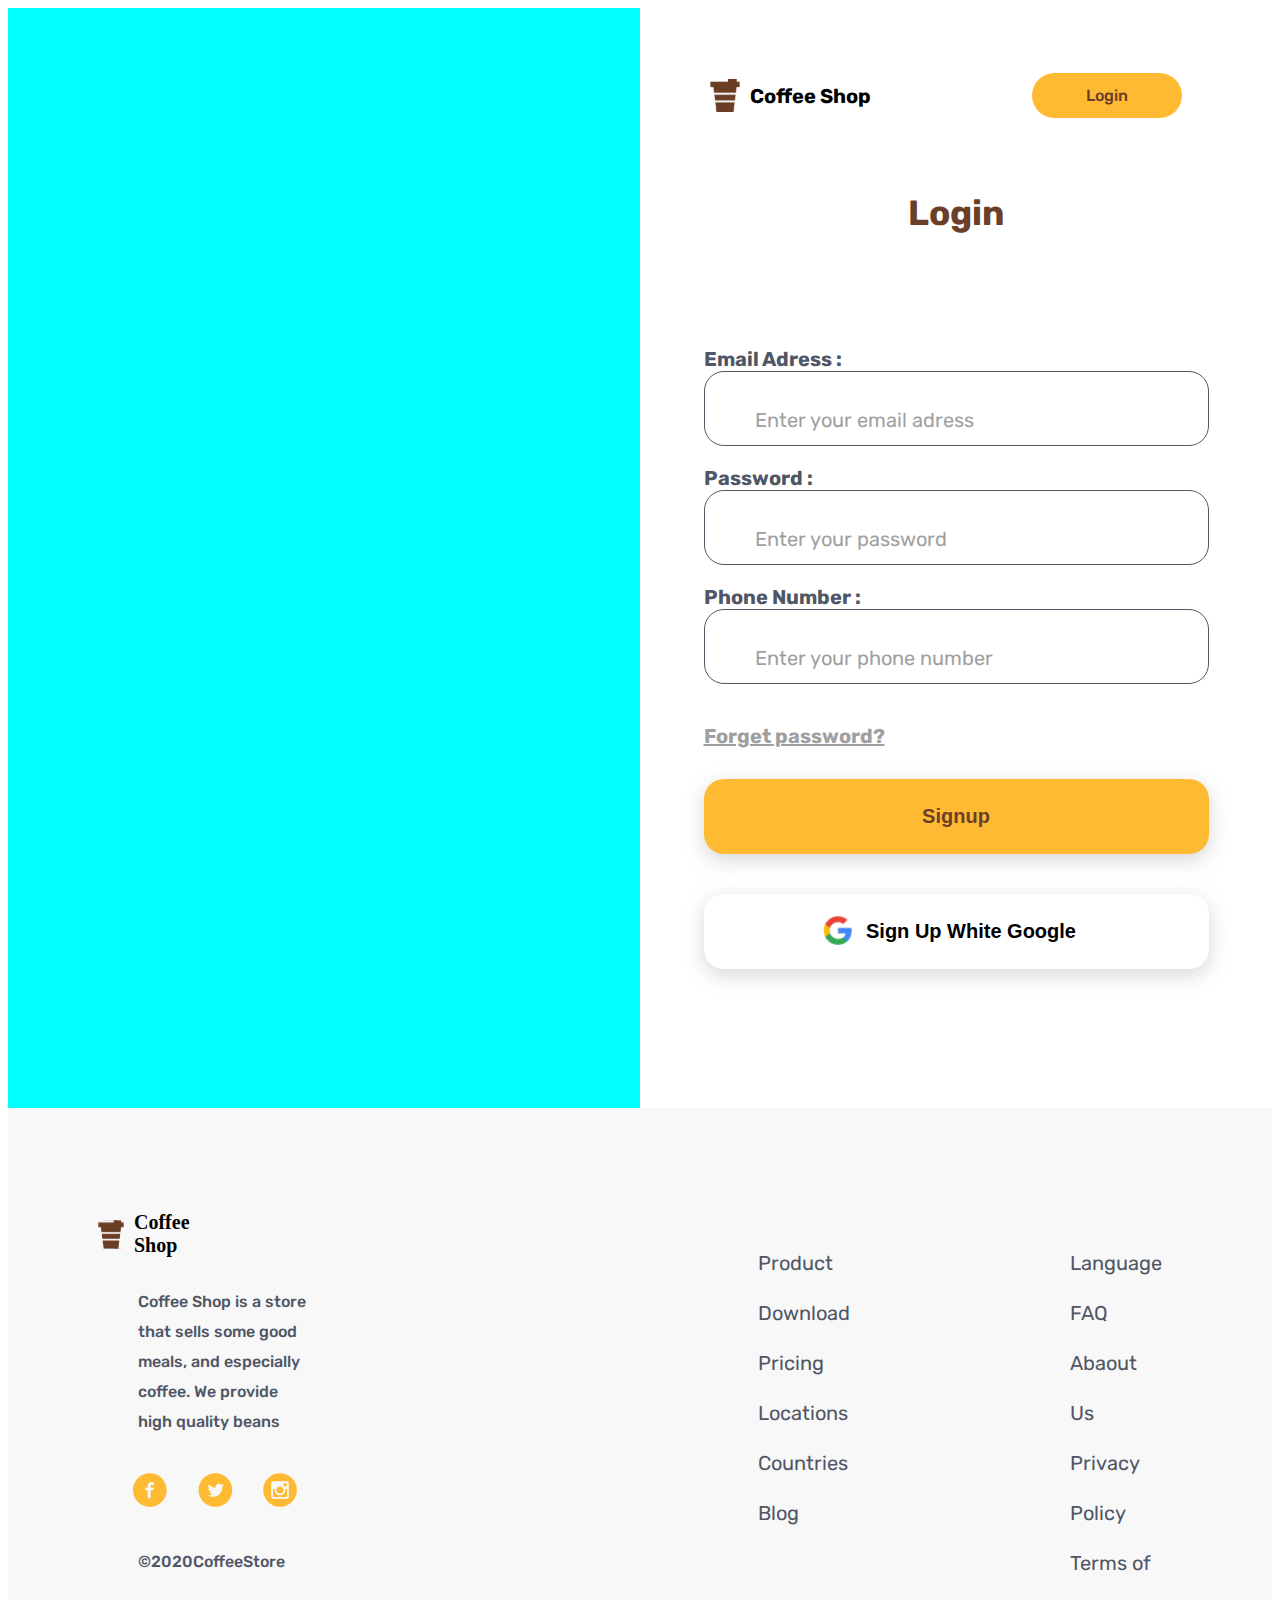
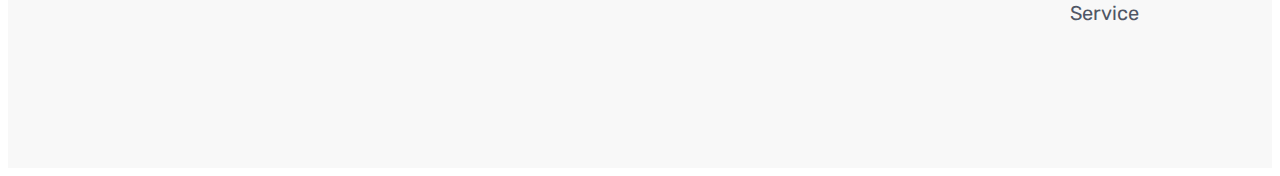
==== Login/index.html @ f3caa080 "second_commit" ====
<!DOCTYPE html>
<html lang="en">
<head>
    <meta charset="UTF-8">
    <meta http-equiv="X-UA-Compatible" content="IE=edge">
    <meta name="viewport" content="width=device-width, initial-scale=1.0">
    <title>Login</title>
    <link rel="stylesheet" href="css/main.css">
    <link rel="stylesheet" href="css/footer.css">
   
</head>
<body>
    <main>
        <aside>
            
        </aside>
        <section>                
            <!-- navbar -->
                  <div class="navbars">          
                        <div class="logos"> 
                                   <svg width="30" height="33" viewBox="0 0 30 33" fill="none" xmlns="http://www.w3.org/2000/svg" xmlns:xlink="http://www.w3.org/1999/xlink">
                                    <rect width="30" height="33" fill="url(#pattern0)"/>
                                    <defs>
                                    <pattern id="pattern0" patternContentUnits="objectBoundingBox" width="1" height="1">
                                    <use xlink:href="#image0" transform="translate(-0.05) scale(0.00859375 0.0078125)"/>
                                    </pattern>
                                    <image id="image0" width="128" height="128" xlink:href="[data-uri]"/>
                                    </defs>
                                    </svg> 
                            <h1>
                                Coffee Shop
                            </h1> 
                        </div>
                        <div class="secondary-menus">                    
                            <button class="login-nav">Login</button>
                        </div>
                    </div>
            
            <!-- signup -->
                    <div class="kotak_signup">     
                        
                        <form>
                            <h1>Login</h1>
                            <label>Email Adress :</label>
                            <input type="text" name="email" class="form_login" placeholder="Enter your email adress">    
                            <label>Password :</label>
                            <input type="password" name="password" class="form_login" placeholder="Enter your password">                <label>Phone Number :</label>
                            <input type="number" name="phone" class="form_login" placeholder="Enter your phone number">
                        </form>
                        
                        <div class="tombol"> 
                            <h3>Forget password?</h3>
                            <input type="submit" class="signup" value="Signup">
                            <button class="google">           
                                <img src="img/google.png"> 
                                <div class="tulisan">Sign Up White Google</div>
                            </button>    
                        </div>
                    </div>         
        </section>
    </main>
    
    <footer>
        <div class="kiri">
            <div class="logo">
                <svg width="30" height="33" viewBox="0 0 30 33" fill="none" xmlns="http://www.w3.org/2000/svg" xmlns:xlink="http://www.w3.org/1999/xlink">
                    <rect width="30" height="33" fill="url(#pattern0)"/>
                    <defs>
                    <pattern id="pattern0" patternContentUnits="objectBoundingBox" width="1" height="1">
                    <use xlink:href="#image0" transform="translate(-0.05) scale(0.00859375 0.0078125)"/>
                    </pattern>
                    <image id="image0" width="128" height="128" xlink:href="[data-uri]"/>
                    </defs>
                </svg> 
            <h1>
                Coffee Shop
            </h1> 
            </div>            
            <p class="ket-footer">Coffee Shop is a store that sells some good meals, and especially coffee. We provide high quality beans</p>
            <div class="sosmed">
                <div class="icon-sosmed">
                    <img src="img/fb.png"> 
                </div>  
                <div class="icon-sosmed">
                    <img src="img/twt.png"> 
                </div>  
                <div class="icon-sosmed">
                    <img src="img/ig.png"> 
                </div>  
            </div>
            <p class="ket-footer">©2020CoffeeStore</p>
        </div>
        <div class="kanan">
            <div class="footer-kanan">
                <div class="icon-kanan">
                    <ul>
                        <li>Product</li>
                        <li>Download</li>
                        <li>Pricing</li>
                        <li>Locations</li>
                        <li>Countries</li>
                        <li>Blog</li>
                    </ul>
                </div>  
                <div class="icon-kanan">
                    <ul>
                        <li>Language</li>
                        <li>FAQ</li>
                        <li>Abaout Us</li>
                        <li>Privacy Policy</li>
                        <li>Terms of Service</li>
                    </ul>
                </div>    
            </div>
        </div>
    </footer>
</body>
</html>
---- Login/css/main.css ----
@import url('https://fonts.googleapis.com/css2?family=Rubik:ital,wght@0,300;0,400;0,500;0,600;0,700;0,800;0,900;1,300;1,400;1,500;1,600;1,700;1,800;1,900&display=swap');


main{
    display: flex;
    background-image: url('/img/background.png');
}

aside{
    width: 50%;
    height: 1100px;
    background-color: aqua;
    background-image: url('img/background.png');
}


section{
    width: 50%;
    margin-top: 50px;
}

/* navbar */
.navbars{
    font-family: 'Rubik';
    width: 100%;
    background-color: white;
    display: flex;
}

.logos{
    width: 50%;
    display: flex;
    align-items: center;
    justify-content: center; 
}

.logos h1{
    font-size: 20px;
    margin-left: 10px;
    
}

.secondary-menus {
    width: 50%;
    display: flex;
    align-items: center;
    justify-content: center; 
    display: flex;
    list-style-type: none;
    margin: 15px;
    font-size: 16px;
    cursor: pointer;
    
}

.secondary-menus a{
    text-decoration: none;
    font-weight: 600;
}

.login-nav{
    text-align: center;
    font-weight: bold;
    border: none;
    cursor: pointer; 
    width: 150px;
    height: 45px;
    background: #FFBA33;
    border-radius: 50px;    
    font-family: Rubik;
    font-style: normal;
    font-weight: 500;
    font-size: 16px;
    line-height: 19px;
    /* identical to box height */


    color: #6A4029;
}

.login-nav:hover{
    background-color: #6A4029;
    color: white;
}



/* signup */
.kotak_signup{
    font-family: 'Rubik';
    width: 505px;
    height: 75px;
    background: white;
    margin: 80px auto;
    padding: 30px 20px;
    display: grid;
    grid-template-areas: "atas"
                         "bawah";

    grid-template-columns: 1fr;
    grid-template-rows: 1fr 1fr;
}

form{
    grid-area: atas;
}

form h1{
    text-align: center;
    height: 41px;
    font-family: Rubik;
    font-style: normal;
    font-weight: bold;
    font-size: 35px;
    line-height: 41px;
    color: #6A4029;
    padding-bottom: 90px;
    margin-top: -50px;

}
.kotak_signup label{
    font-size: 20px;
    color:#4F5665;
    font-weight: bold;
}


.form_login{
    font-family: 'Rubik';
    box-sizing : border-box;
    border: 1px solid #4F5665;
    width: 505px;
    height: 75px;
    padding: 10px 50px;
    font-size: 26px;
    margin-bottom: 20px;
    border-radius: 20px;
    background: #FFFFFF;
    outline: 0;
}

::-webkit-input-placeholder{
    position: absolute;
    color: #9F9F9F;
    font-size: 20px;
    margin-top: 15px;
    margin-right: 20px;
}

.tombol{
    grid-area: bawah;
}

.tombol h3{

width: 232px;
height: 25px;


font-family: Rubik;
font-style: normal;
font-weight: bold;
font-size: 20px;
line-height: 24px;
text-decoration-line: underline;

color: #9F9F9F;

}
.tombol h3:hover{
    color: #6A4029;
}
.signup{
    margin: 10px auto;
    background: #FFBA33;
    box-shadow: 0px 6px 20px rgba(196, 196, 196, 0.67);
    border-radius: 20px;
    color: #6A4029;
    font-size: 20px;
    font-weight: bold;
    width: 505px;
    height: 75px;
    border: none;
    cursor: pointer;        
}

.signup:hover{
    background-color: #6A4029;
    color: white;
}

.google{
    margin: 10px auto;
    background: white;
    color: black;
    font-size: 17px;
    border: none;
    margin: 30px auto;
    width: 505px;
    height: 75px;
    border: none;
    border-radius: 20px;
    box-shadow: 0px 6px 20px rgba(196, 196, 196, 0.67);
    font-weight: bold;
    cursor: pointer;   
}

.google:hover{
    background-color: rgba(196, 196, 196, 0.67);
}

.google img{
    width: 6%;
    float: center;
    margin-top: 20px;
    margin-left: 100px;
    margin-right: 0px;
   
}

.google .tulisan{
    margin: 25px;
    margin-right: 90px;
    margin-left: 0px;
    display: flex;
    float: right;
    width: 50%;
    font-size: 20px;
}

.ready{
    padding-bottom: 10px;
    text-align: center;
    font-family: Rubik;
    font-style: normal;
    font-weight: bold;
    font-size: 16px;
    line-height: 30px;
    color: #9F9F9F;
    cursor: pointer;
    align-items: center;
}

.login{ 
    margin: 10px auto;
    margin-bottom: 50px;
    background: #6A4029;
    color: white;
    font-size: 20px;
    width: 505px;
    height: 75px;
    border: none;
    border-radius: 20px;
    padding: 23px 30px;
    box-shadow: 0px 6px 20px rgba(196, 196, 196, 0.67);
    font-weight: bold;
    cursor: pointer;   
}
---- Login/css/footer.css ----
@import url('https://fonts.googleapis.com/css2?family=Rubik:ital,wght@0,300;0,400;0,500;0,600;0,700;0,800;0,900;1,300;1,400;1,500;1,600;1,700;1,800;1,900&display=swap');
@import url('https://fonts.googleapis.com/css2?family=Poppins:ital,wght@0,100;0,800;1,900&display=swap');
@import url('https://fonts.googleapis.com/css2?family=Poppins:ital,wght@0,100;0,200;0,300;0,400;0,500;0,600;0,700;0,800;0,900;1,100;1,200;1,300;1,400;1,500;1,600;1,700;1,800;1,900&display=swap');


footer{
    display:flex;
    background: #F8F8F8;
    margin: 0;
}

.kiri{
    width: 50%;
    margin: 90px;
}
.logo{
    width: 30%;
    display: flex;
    align-items: center;
    justify-content: center; 
}

.logo h1{
    font-size: 20px;
    margin-left: 10px;
    
}
.kiri .sosmed {
    display: flex;
    width: 50%;
    
}

.kiri .sosmed .icon-sosmed {
    padding-left: 15px;
    margin: 20px;
    width: 10px;
}
 .sosmed .icon-sosmed:hover {
    color: #0B132A;
    font-weight: 700;
    cursor: pointer;
}

.kiri .ket-footer{
    width: 40%;
    justify-content: center;
    font-family: Rubik;
    font-style: normal;
    font-weight: 500;
    font-size: 16px;
    line-height: 30px;
    color: #4F5665;
    margin-left: 40px;
}

.kanan{
    width: 50%;
    margin: 20px; 
}

.kanan .footer-kanan{
    display: flex;
    font-family: Rubik;
    font-style: normal;
    font-weight: normal;
    font-size: 20px;
    line-height: 50px;
    color: #4F5665;
}

.kanan .footer-kanan .icon-kanan{
    margin: 90px;
}

.icon-kanan li{
    list-style-type: none;
}

.icon-kanan li:hover {
    color: #0B132A;
    font-weight: 700;
    cursor: pointer;
}
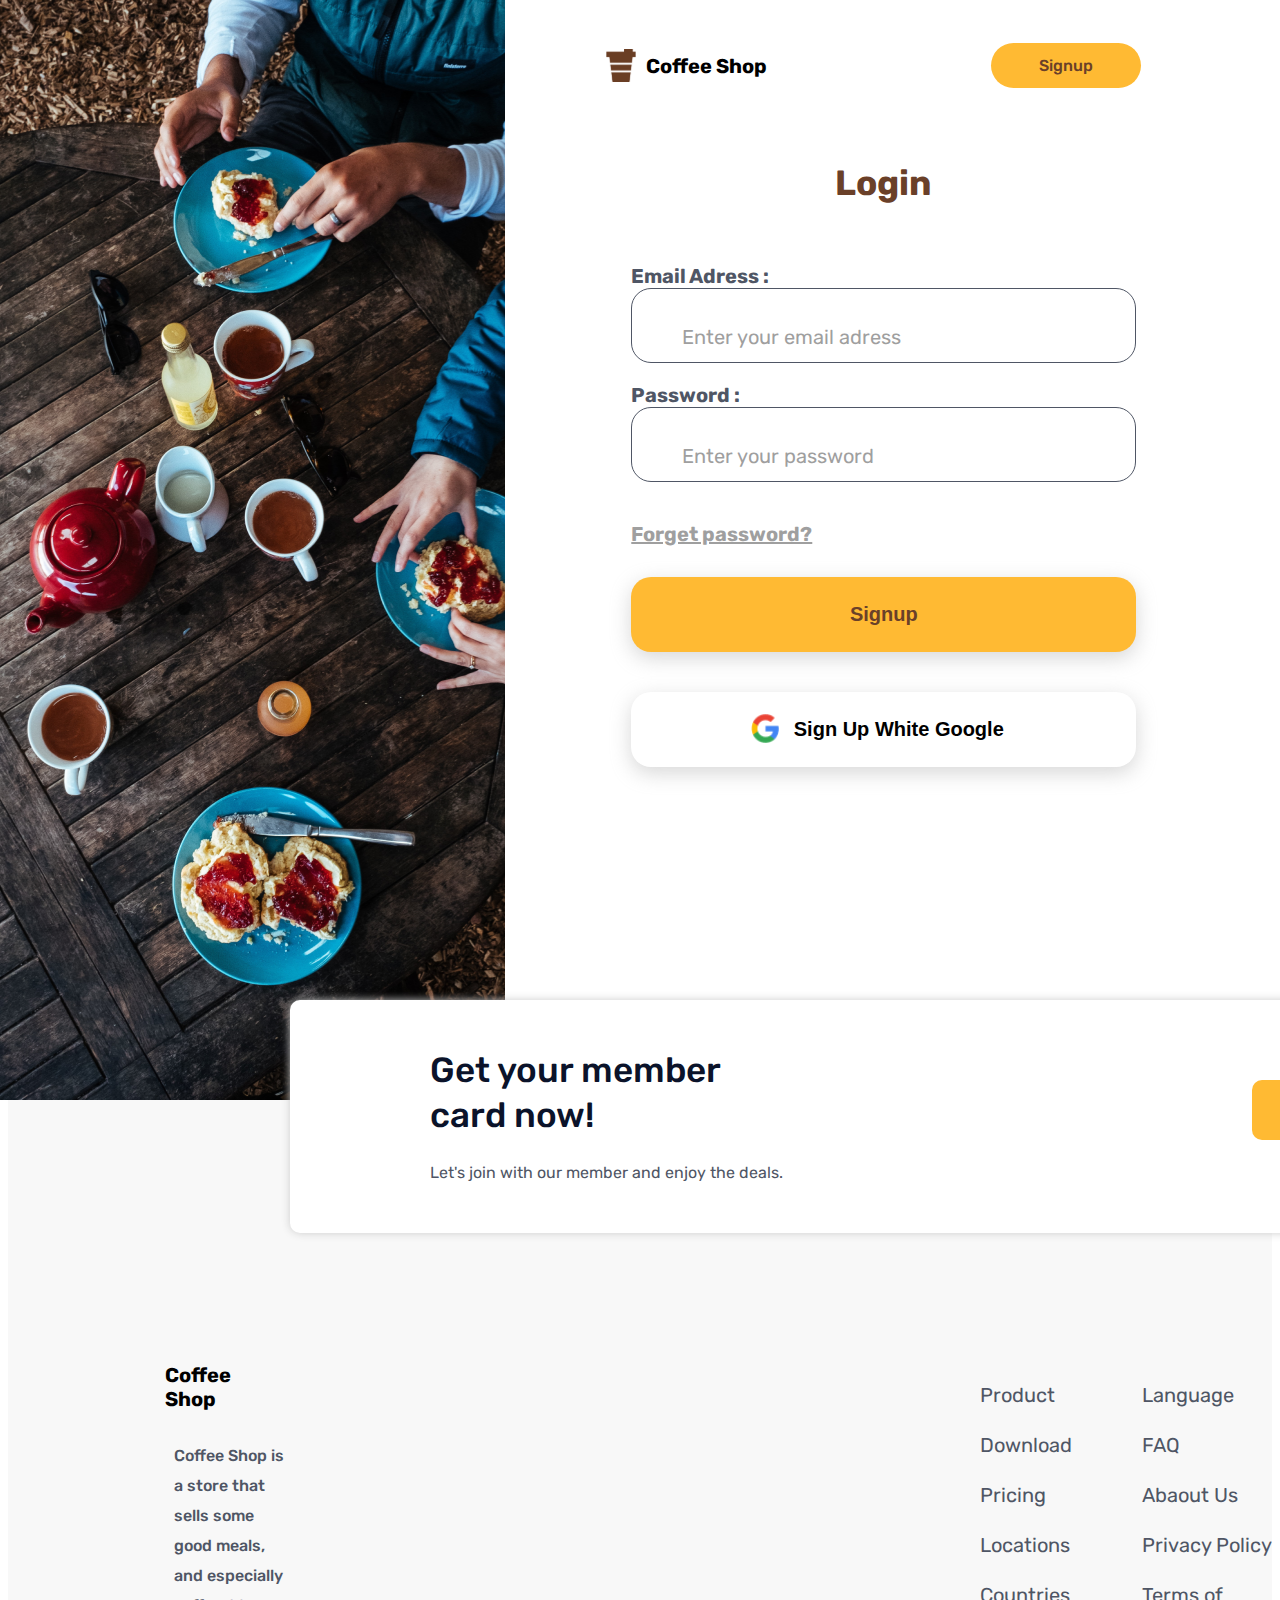
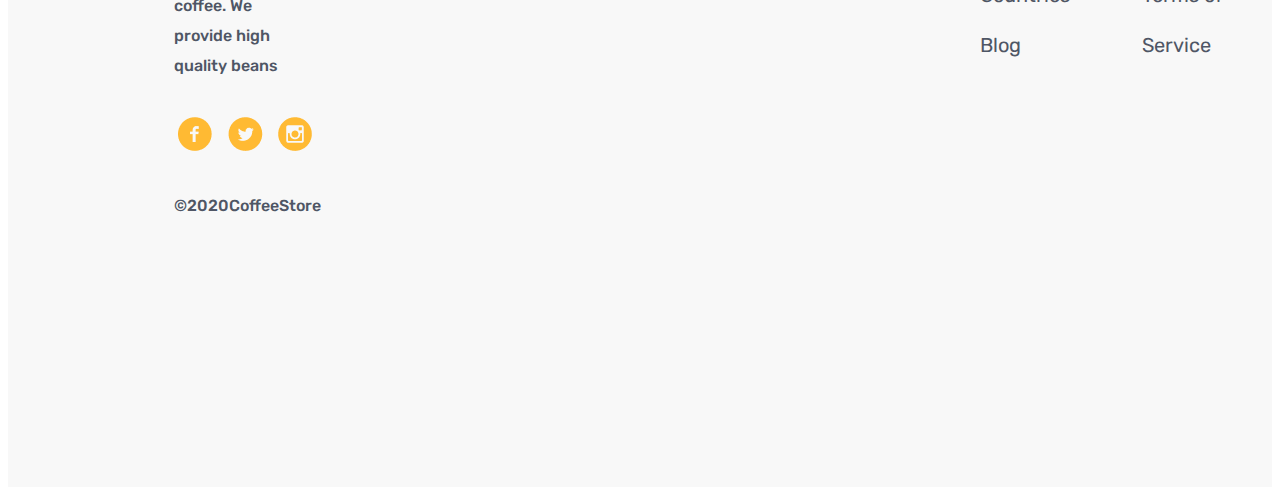
==== commit d844e4e4: "week_3" ====
--- a/Login/index.html
+++ b/Login/index.html
@@ -32,7 +32,7 @@
                             </h1> 
                         </div>
                         <div class="secondary-menus">                    
-                            <button class="login-nav">Login</button>
+                            <button class="login-nav">Signup</button>
                         </div>
                     </div>
             
@@ -44,8 +44,7 @@
                             <label>Email Adress :</label>
                             <input type="text" name="email" class="form_login" placeholder="Enter your email adress">    
                             <label>Password :</label>
-                            <input type="password" name="password" class="form_login" placeholder="Enter your password">                <label>Phone Number :</label>
-                            <input type="number" name="phone" class="form_login" placeholder="Enter your phone number">
+                            <input type="password" name="password" class="form_login" placeholder="Enter your password"> 
                         </form>
                         
                         <div class="tombol"> 
@@ -61,6 +60,15 @@
     </main>
     
     <footer>
+        <div class="tengah">
+            <div class="kiri">
+                <h1>Get your member card now!</h1>
+                <p>Let's join with our member and enjoy the deals.</p>
+            </div>
+            <div class="kanan">
+                <button>Creat Now</button>
+            </div>
+        </div>
         <div class="kiri">
             <div class="logo">
                 <svg width="30" height="33" viewBox="0 0 30 33" fill="none" xmlns="http://www.w3.org/2000/svg" xmlns:xlink="http://www.w3.org/1999/xlink">
--- a/Login/css/main.css
+++ b/Login/css/main.css
@@ -1,22 +1,27 @@
 @import url('https://fonts.googleapis.com/css2?family=Rubik:ital,wght@0,300;0,400;0,500;0,600;0,700;0,800;0,900;1,300;1,400;1,500;1,600;1,700;1,800;1,900&display=swap');
+@import url('https://fonts.googleapis.com/css2?family=Rubik:ital,wght@0,300;0,400;0,500;0,600;0,700;0,800;0,900;1,300;1,400;1,500;1,600;1,700;1,800;1,900&display=swap');
+@import url('https://fonts.googleapis.com/css2?family=Poppins:ital,wght@0,100;0,800;1,900&display=swap');
+@import url('https://fonts.googleapis.com/css2?family=Poppins:ital,wght@0,100;0,200;0,300;0,400;0,500;0,600;0,700;0,800;0,900;1,100;1,200;1,300;1,400;1,500;1,600;1,700;1,800;1,900&display=swap');
 
 
 main{
     display: flex;
-    background-image: url('/img/background.png');
 }
 
 aside{
-    width: 50%;
+    width: 40%;
     height: 1100px;
-    background-color: aqua;
-    background-image: url('img/background.png');
+    background-image: url("../img/background.png");
+    background-position: center;
+    background-size: cover;
+    margin-left: -9px;
+    margin-top: -8px;
 }
 
 
 section{
-    width: 50%;
-    margin-top: 50px;
+    width: 60%;
+    margin-top: 20px;
 }
 
 /* navbar */
@@ -89,7 +94,7 @@
 .kotak_signup{
     font-family: 'Rubik';
     width: 505px;
-    height: 75px;
+    height: 15px;
     background: white;
     margin: 80px auto;
     padding: 30px 20px;
@@ -116,7 +121,7 @@
     color: #6A4029;
     padding-bottom: 90px;
     margin-top: -50px;
-
+    margin-bottom: -30px;
 }
 .kotak_signup label{
     font-size: 20px;
--- a/Login/css/footer.css
+++ b/Login/css/footer.css
@@ -1,18 +1,78 @@
-@import url('https://fonts.googleapis.com/css2?family=Rubik:ital,wght@0,300;0,400;0,500;0,600;0,700;0,800;0,900;1,300;1,400;1,500;1,600;1,700;1,800;1,900&display=swap');
-@import url('https://fonts.googleapis.com/css2?family=Poppins:ital,wght@0,100;0,800;1,900&display=swap');
-@import url('https://fonts.googleapis.com/css2?family=Poppins:ital,wght@0,100;0,200;0,300;0,400;0,500;0,600;0,700;0,800;0,900;1,100;1,200;1,300;1,400;1,500;1,600;1,700;1,800;1,900&display=swap');
-
-
 footer{
     display:flex;
     background: #F8F8F8;
     margin: 0;
 }
 
+footer .tengah{   
+    position: absolute;
+    display: flex;
+    width: 1360px;
+    height: 233px;
+    left: 290px;
+    top: 1000px;
+    background: #FFFFFF;
+    box-shadow: 0px 0px 9px #cccccc;
+    border-radius: 10px;
+}
+
+.tengah .kiri{
+    margin: 30px 140px;
+}
+.tengah .kiri h1{
+    width: 371.61px;
+    height: 80px;
+    font-family: Rubik;
+    font-style: normal;
+    font-weight: 500;
+    font-size: 35px;
+    line-height: 45px;
+    display: flex;
+    align-items: center;
+    color: #0B132A;
+}
+.tengah .kiri p{
+    position: absolute;
+    width: 410px;
+    height: 1px;
+    font-family: Rubik;
+    font-style: normal;
+    font-weight: normal;
+    font-size: 16px;
+    line-height: 30px;
+    display: flex;
+    align-items: center;
+    color: #4F5665;
+}
+
+.tengah .kanan button{
+    width: 250px;
+    height: 60px;
+    background: #FFBA33;
+    border-radius: 10px;
+    border: none;
+    font-family: Rubik;
+    font-style: normal;
+    font-weight: bold;
+    font-size: 16px;
+    line-height: 25px;
+    color: #6A4029;
+    justify-content: center;
+    margin-top: 80px;
+    margin-left: -90px;
+}
+
+.tengah .kanan button:hover{
+    background-color: #6A4029;
+    color: white;
+}
+
 .kiri{
     width: 50%;
-    margin: 90px;
+    margin: 250px;
+    margin-left: 150px;
 }
+
 .logo{
     width: 30%;
     display: flex;
@@ -23,8 +83,9 @@
 .logo h1{
     font-size: 20px;
     margin-left: 10px;
-    
+    font-family: 'Rubik';  
 }
+
 .kiri .sosmed {
     display: flex;
     width: 50%;
@@ -32,7 +93,6 @@
 }
 
 .kiri .sosmed .icon-sosmed {
-    padding-left: 15px;
     margin: 20px;
     width: 10px;
 }
@@ -43,7 +103,7 @@
 }
 
 .kiri .ket-footer{
-    width: 40%;
+    width: 50%;
     justify-content: center;
     font-family: Rubik;
     font-style: normal;
@@ -51,12 +111,13 @@
     font-size: 16px;
     line-height: 30px;
     color: #4F5665;
-    margin-left: 40px;
+    margin-left: 16px;
 }
 
 .kanan{
     width: 50%;
-    margin: 20px; 
+    margin-left: 400px;
+    
 }
 
 .kanan .footer-kanan{
@@ -67,19 +128,23 @@
     font-size: 20px;
     line-height: 50px;
     color: #4F5665;
+    margin-left: -130px;
+    margin-top: 250px;
 }
 
-.kanan .footer-kanan .icon-kanan{
-    margin: 90px;
-}
 
 .icon-kanan li{
+    margin-left: 30px;
+    height: 50px;
     list-style-type: none;
+    justify-content: center;
+   
 }
 
 .icon-kanan li:hover {
     color: #0B132A;
     font-weight: 700;
     cursor: pointer;
+
 }
 
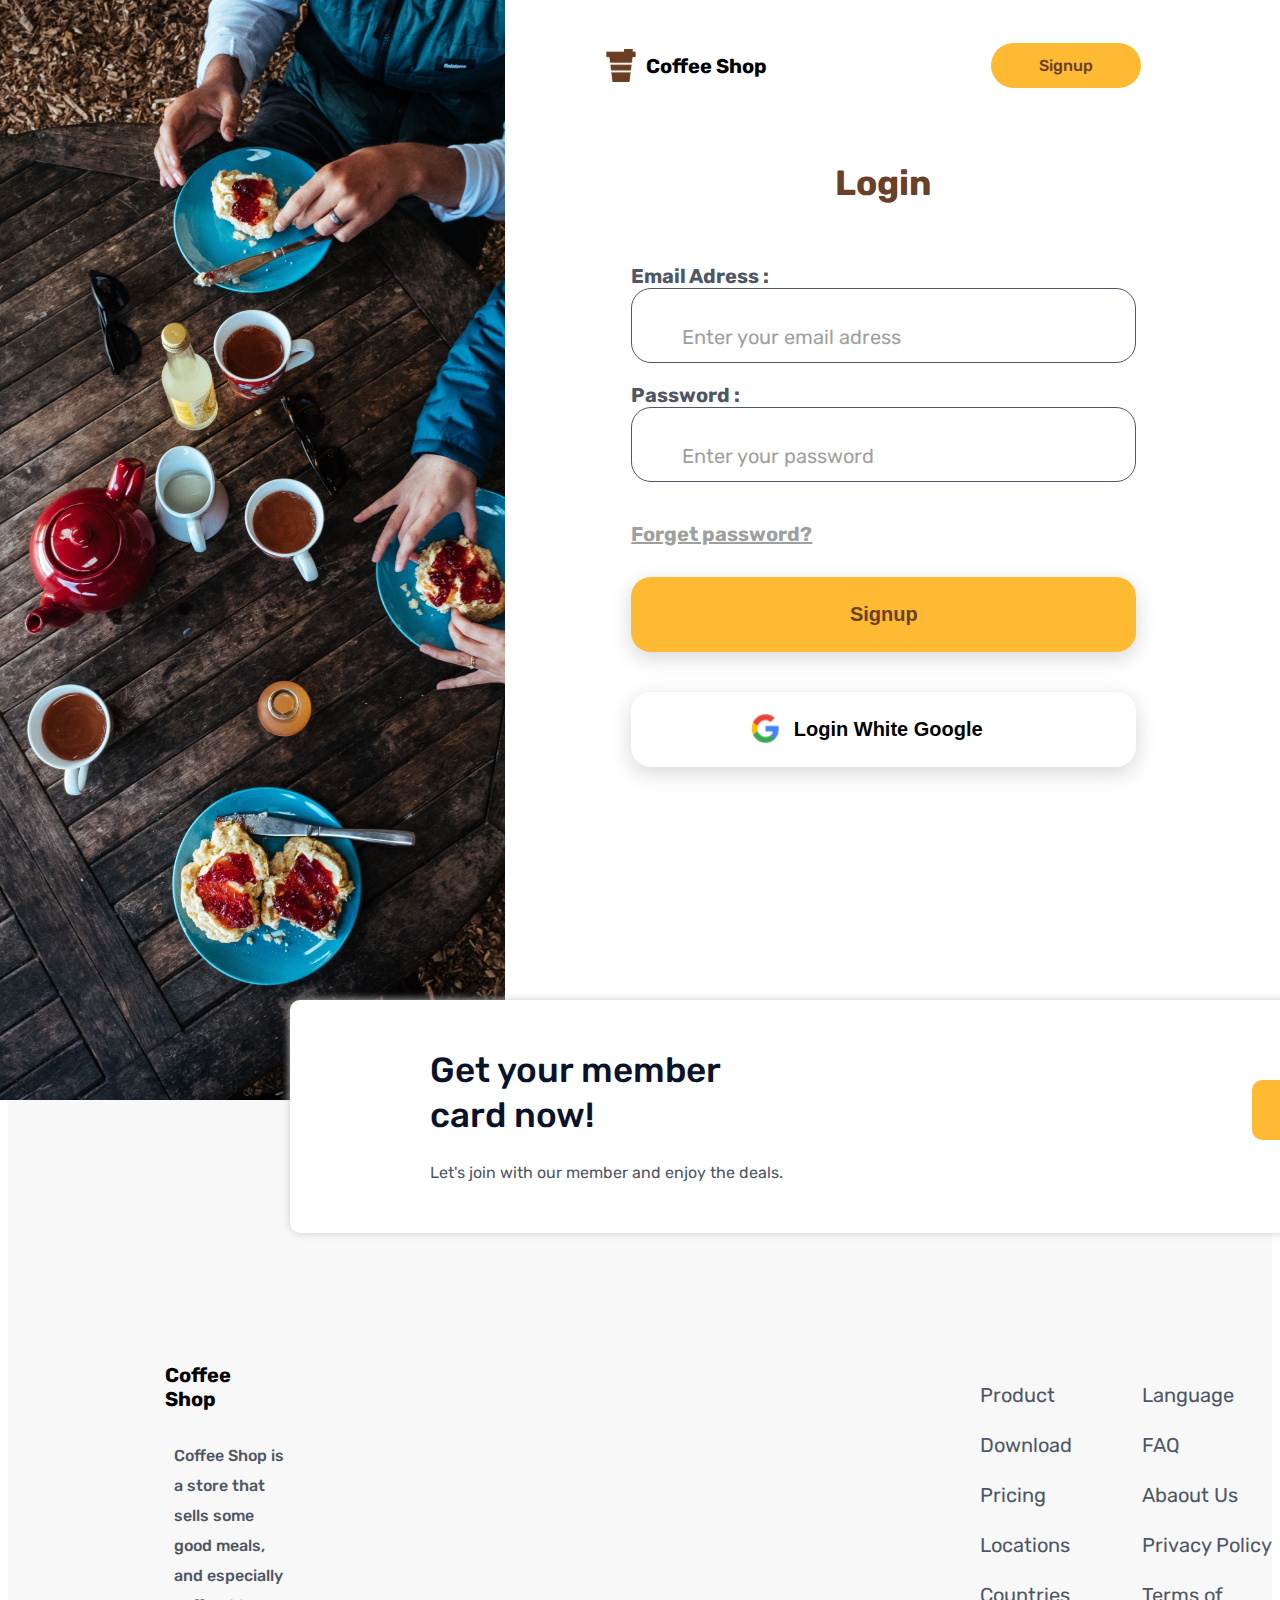
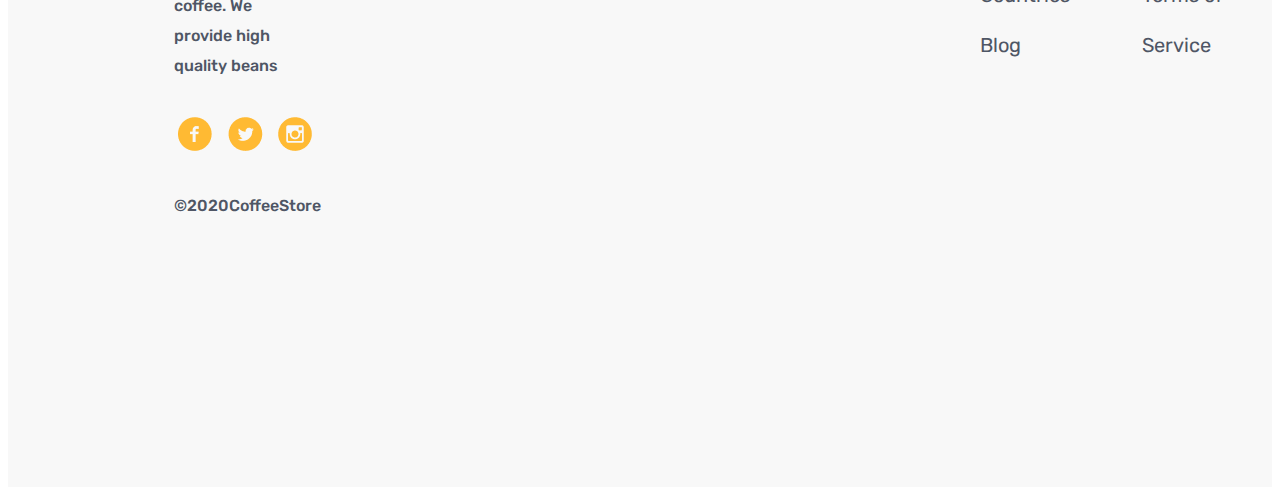
==== commit c461b736: "week_3" ====
--- a/Login/index.html
+++ b/Login/index.html
@@ -32,7 +32,7 @@
                             </h1> 
                         </div>
                         <div class="secondary-menus">                    
-                            <button class="login-nav">Signup</button>
+                            <a href="file:///C:/Users/muham/Documents/fazztrack/tugas%20fazztrack/week_3/Signup/index.html"><button class="login-nav">Signup</button></a>
                         </div>
                     </div>
             
@@ -52,7 +52,7 @@
                             <input type="submit" class="signup" value="Signup">
                             <button class="google">           
                                 <img src="img/google.png"> 
-                                <div class="tulisan">Sign Up White Google</div>
+                                <div class="tulisan">Login White Google</div>
                             </button>    
                         </div>
                     </div>         
@@ -60,16 +60,16 @@
     </main>
     
     <footer>
-        <div class="tengah">
-            <div class="kiri">
+        <div class="center">
+            <div class="left">
                 <h1>Get your member card now!</h1>
                 <p>Let's join with our member and enjoy the deals.</p>
             </div>
-            <div class="kanan">
+            <div class="right">
                 <button>Creat Now</button>
             </div>
         </div>
-        <div class="kiri">
+        <div class="left">
             <div class="logo">
                 <svg width="30" height="33" viewBox="0 0 30 33" fill="none" xmlns="http://www.w3.org/2000/svg" xmlns:xlink="http://www.w3.org/1999/xlink">
                     <rect width="30" height="33" fill="url(#pattern0)"/>
@@ -98,9 +98,9 @@
             </div>
             <p class="ket-footer">©2020CoffeeStore</p>
         </div>
-        <div class="kanan">
-            <div class="footer-kanan">
-                <div class="icon-kanan">
+        <div class="right">
+            <div class="footer-right">
+                <div class="icon-right">
                     <ul>
                         <li>Product</li>
                         <li>Download</li>
@@ -110,7 +110,7 @@
                         <li>Blog</li>
                     </ul>
                 </div>  
-                <div class="icon-kanan">
+                <div class="icon-right">
                     <ul>
                         <li>Language</li>
                         <li>FAQ</li>
@@ -122,5 +122,6 @@
             </div>
         </div>
     </footer>
+   
 </body>
 </html>--- a/Login/css/main.css
+++ b/Login/css/main.css
@@ -3,6 +3,15 @@
 @import url('https://fonts.googleapis.com/css2?family=Poppins:ital,wght@0,100;0,800;1,900&display=swap');
 @import url('https://fonts.googleapis.com/css2?family=Poppins:ital,wght@0,100;0,200;0,300;0,400;0,500;0,600;0,700;0,800;0,900;1,100;1,200;1,300;1,400;1,500;1,600;1,700;1,800;1,900&display=swap');
 
+@media screen and (max-width: 576px){
+    aside{
+        display: none !important;
+    }
+    .navbars{
+        margin-left: 60px;
+        padding: 70px;
+    }
+}
 
 main{
     display: flex;
--- a/Login/css/footer.css
+++ b/Login/css/footer.css
@@ -1,10 +1,35 @@
+@media screen and (max-width: 576px){
+    footer{
+        display: none;
+        margin-top: 550px;
+        flex-direction: column;
+    }
+    footer .center{ 
+        display: none !important;
+        
+    }
+    .left{
+     display: none;
+    }
+    
+    .right{
+      display: none;
+    }
+
+
+    
+}
+
+
 footer{
     display:flex;
     background: #F8F8F8;
-    margin: 0;
+
 }
 
-footer .tengah{   
+
+
+footer .center{   
     position: absolute;
     display: flex;
     width: 1360px;
@@ -16,10 +41,10 @@
     border-radius: 10px;
 }
 
-.tengah .kiri{
+.center .left{
     margin: 30px 140px;
 }
-.tengah .kiri h1{
+.center .left h1{
     width: 371.61px;
     height: 80px;
     font-family: Rubik;
@@ -31,7 +56,7 @@
     align-items: center;
     color: #0B132A;
 }
-.tengah .kiri p{
+.center .left p{
     position: absolute;
     width: 410px;
     height: 1px;
@@ -45,7 +70,7 @@
     color: #4F5665;
 }
 
-.tengah .kanan button{
+.center .right button{
     width: 250px;
     height: 60px;
     background: #FFBA33;
@@ -62,12 +87,12 @@
     margin-left: -90px;
 }
 
-.tengah .kanan button:hover{
+.center .right button:hover{
     background-color: #6A4029;
     color: white;
 }
 
-.kiri{
+.left{
     width: 50%;
     margin: 250px;
     margin-left: 150px;
@@ -86,13 +111,13 @@
     font-family: 'Rubik';  
 }
 
-.kiri .sosmed {
+.left .sosmed {
     display: flex;
     width: 50%;
     
 }
 
-.kiri .sosmed .icon-sosmed {
+.left .sosmed .icon-sosmed {
     margin: 20px;
     width: 10px;
 }
@@ -102,7 +127,7 @@
     cursor: pointer;
 }
 
-.kiri .ket-footer{
+.left .ket-footer{
     width: 50%;
     justify-content: center;
     font-family: Rubik;
@@ -114,13 +139,13 @@
     margin-left: 16px;
 }
 
-.kanan{
+.right{
     width: 50%;
     margin-left: 400px;
     
 }
 
-.kanan .footer-kanan{
+.right .footer-right{
     display: flex;
     font-family: Rubik;
     font-style: normal;
@@ -133,7 +158,7 @@
 }
 
 
-.icon-kanan li{
+.icon-right li{
     margin-left: 30px;
     height: 50px;
     list-style-type: none;
@@ -141,7 +166,7 @@
    
 }
 
-.icon-kanan li:hover {
+.icon-right li:hover {
     color: #0B132A;
     font-weight: 700;
     cursor: pointer;
